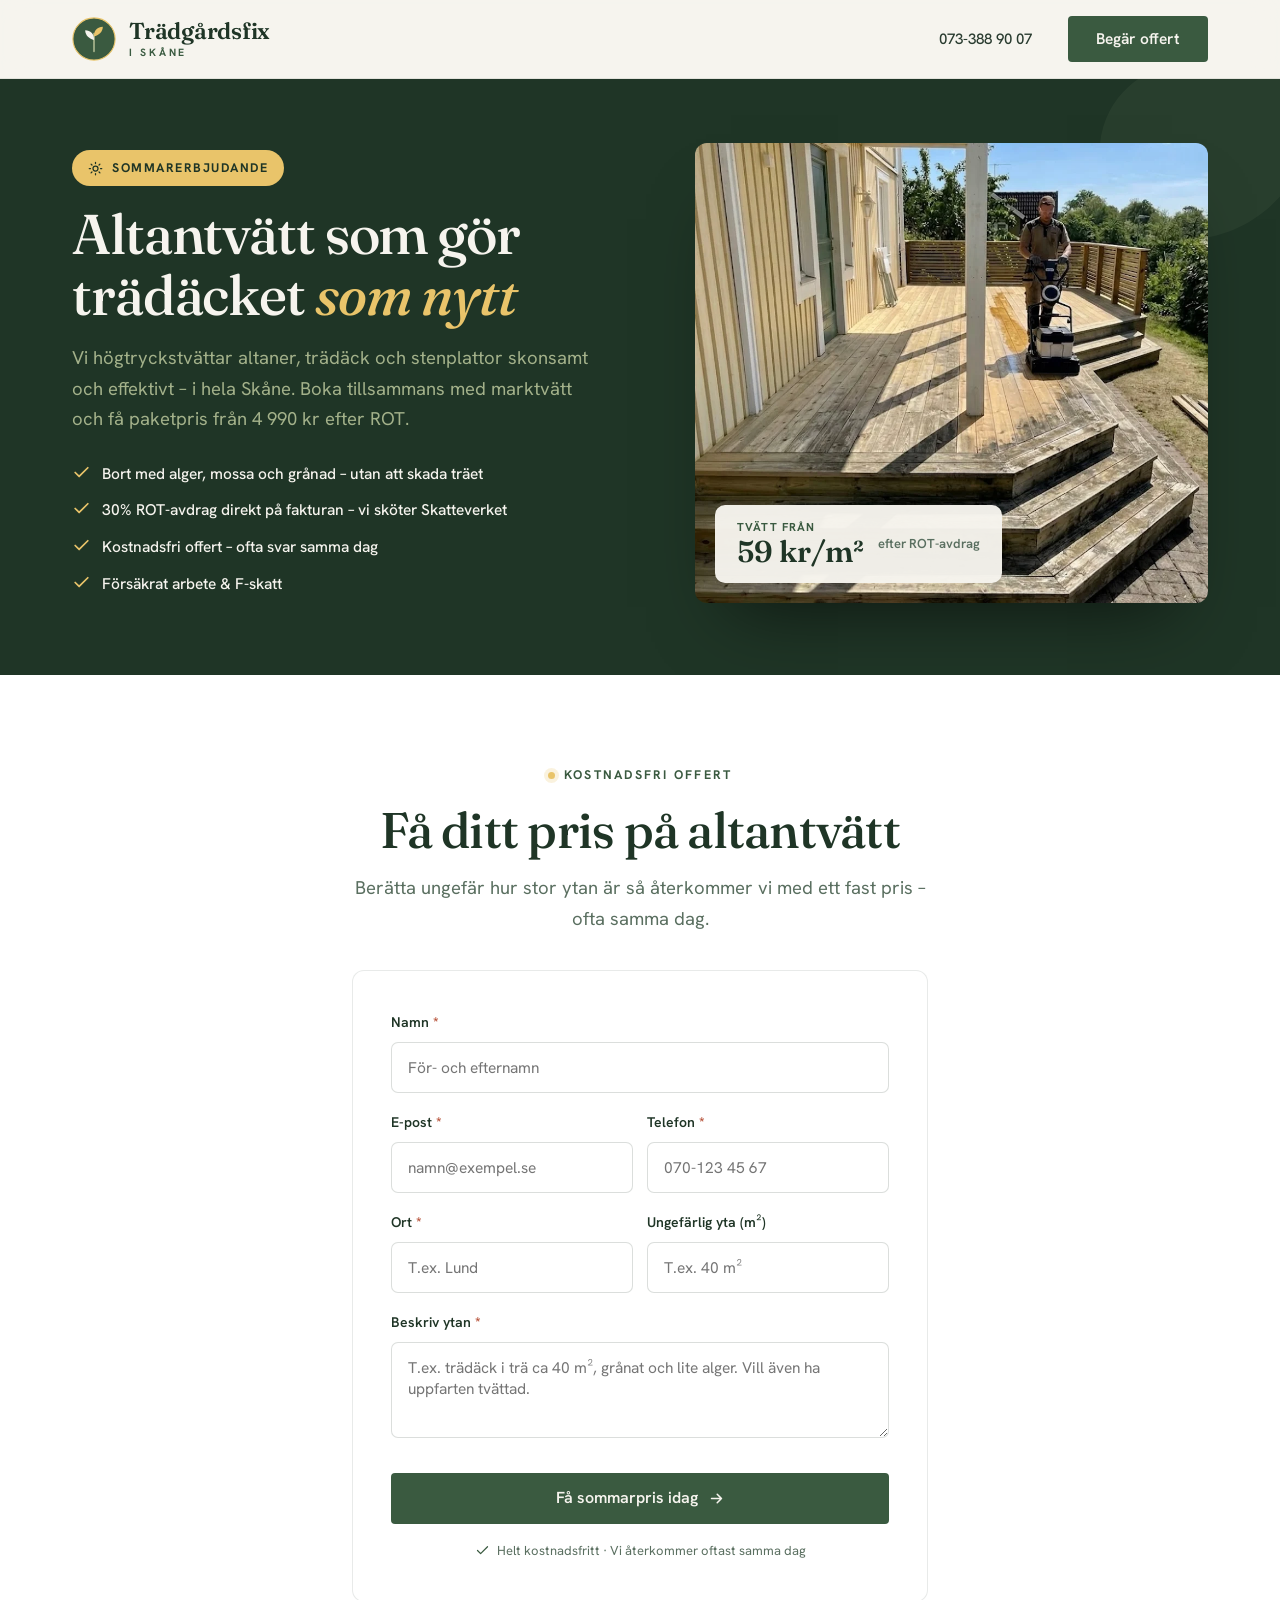
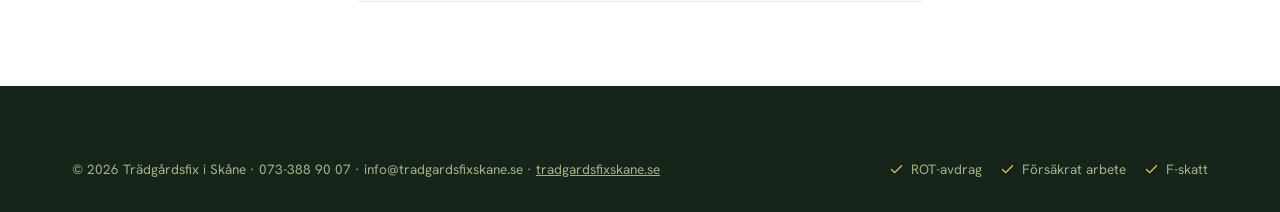
==== altantvatt.html @ 18b69f69 "Add files via upload" ====
<!DOCTYPE html>
<html lang="sv">
<head>
<meta charset="UTF-8">
<meta name="viewport" content="width=device-width, initial-scale=1.0">
<title>Altantvätt i Skåne – från 59 kr/m² efter ROT | Trädgårdsfix</title>
<meta name="description" content="Professionell altantvätt och trädäckstvätt i hela Skåne. Sommarerbjudande: boka altantvätt + marktvätt från 4 990 kr efter ROT. Kostnadsfri offert samma dag.">
<link rel="preconnect" href="https://fonts.googleapis.com">
<link rel="preconnect" href="https://fonts.gstatic.com" crossorigin>
<link href="https://fonts.googleapis.com/css2?family=Fraunces:ital,opsz,wght@0,9..144,400;0,9..144,500;0,9..144,600;1,9..144,400;1,9..144,500&family=Hanken+Grotesk:wght@400;500;600;700&display=swap" rel="stylesheet">
<link rel="stylesheet" href="styles.css">
<style>
  .lp-hero{background:var(--forest);color:var(--cream);position:relative;overflow:hidden}
  .lp-hero .wrap{display:grid;grid-template-columns:1.05fr .95fr;gap:56px;align-items:center;padding-top:64px;padding-bottom:72px}
  .lp-hero h1{color:var(--cream);font-size:clamp(34px,4.6vw,56px);letter-spacing:-.02em;line-height:1.08;margin-top:18px}
  .lp-hero h1 em{font-style:italic;color:var(--sun)}
  .lp-hero p.lead{color:var(--sage);font-size:18.5px;margin-top:18px;max-width:520px}
  .lp-points{list-style:none;margin-top:26px;display:grid;gap:11px}
  .lp-points li{display:flex;gap:11px;align-items:flex-start;font-size:15.5px;font-weight:500;color:var(--cream)}
  .lp-points svg{flex:0 0 auto;width:19px;height:19px;color:var(--sun);margin-top:2px}
  .lp-offer{display:inline-flex;align-items:center;gap:9px;background:var(--sun);color:var(--forest);font-weight:700;font-size:12.5px;letter-spacing:.12em;text-transform:uppercase;padding:8px 16px;border-radius:50px}
  .lp-media{position:relative}
  .lp-media img{width:100%;height:460px;object-fit:cover;border-radius:12px;display:block;box-shadow:0 40px 70px -36px rgba(0,0,0,.6)}
  .lp-price{position:absolute;bottom:20px;left:20px;background:rgba(246,244,238,.97);border-radius:10px;padding:16px 22px;display:flex;align-items:center;gap:14px}
  .lp-price .val{font-family:var(--display);font-size:30px;font-weight:600;color:var(--forest);line-height:1}
  .lp-price .val small{display:block;font-family:var(--body);font-size:11.5px;font-weight:700;letter-spacing:.1em;text-transform:uppercase;color:var(--moss);margin-bottom:5px}
  .lp-price .sub{font-size:13px;color:var(--muted);font-weight:600}
  .lp-form-wrap{max-width:640px;margin:0 auto}
  .lp-hero .leaf{position:absolute;right:-70px;top:-90px;width:300px;height:300px;opacity:.07;color:var(--sage)}
  @media(max-width:960px){
    .lp-hero .wrap{grid-template-columns:1fr;gap:36px}
    .lp-media img{height:320px}
  }
</style>
</head>
<body>

<header>
  <div class="wrap">
    <nav>
      <a href="index.html" class="logo" aria-label="Trädgårdsfix i Skåne">
        <svg viewBox="0 0 100 100" aria-hidden="true">
          <circle cx="50" cy="50" r="48" fill="#3a5a40"/>
          <circle cx="50" cy="50" r="48" fill="none" stroke="#e9c46a" stroke-width="2.5"/>
          <path d="M50 78 C50 60 50 48 50 38" stroke="#a3b18a" stroke-width="4" stroke-linecap="round" fill="none"/>
          <path d="M50 52 C40 50 30 42 30 30 C42 30 50 38 50 50 Z" fill="#f6f4ee"/>
          <path d="M50 44 C60 42 70 34 70 22 C58 22 50 30 50 42 Z" fill="#e9c46a"/>
        </svg>
        <span class="logo-word"><span class="lw-main">Trädgårdsfix</span><span class="lw-sub">i Skåne</span></span>
      </a>
      <div class="navlinks" id="nav">
        <a class="lk" href="tel:0733889007">073-388 90 07</a>
        <a href="#offert" class="btn">Begär offert</a>
      </div>
      <button class="menu-toggle" id="toggle" aria-label="Öppna meny">
        <svg viewBox="0 0 24 24" fill="none" stroke="currentColor" stroke-width="2" stroke-linecap="round"><path d="M3 6h18M3 12h18M3 18h18"/></svg>
      </button>
    </nav>
  </div>
</header>

<!-- LP HERO -->
<section class="lp-hero">
  <svg class="leaf" viewBox="0 0 24 24" fill="currentColor" aria-hidden="true"><path d="M11 20A7 7 0 0 1 9.8 6.1C15.5 5 17 4.48 19 2c1 2 2 4.18 2 8 0 5.5-4.78 10-10 10Z"/></svg>
  <div class="wrap">
    <div>
      <span class="lp-offer"><svg viewBox="0 0 24 24" fill="none" stroke="currentColor" stroke-width="2" stroke-linecap="round" stroke-linejoin="round" width="15" height="15"><circle cx="12" cy="12" r="4"/><path d="M12 2v2M12 20v2M4.93 4.93l1.41 1.41M17.66 17.66l1.41 1.41M2 12h2M20 12h2M4.93 19.07l1.41-1.41M17.66 6.34l1.41-1.41"/></svg> Sommarerbjudande</span>
      <h1>Altantvätt som gör trädäcket <em>som nytt</em></h1>
      <p class="lead">Vi högtryckstvättar altaner, trädäck och stenplattor skonsamt och effektivt – i hela Skåne. Boka tillsammans med marktvätt och få paketpris från 4 990 kr efter ROT.</p>
      <ul class="lp-points">
        <li><svg viewBox="0 0 24 24" fill="none" stroke="currentColor" stroke-width="2.2" stroke-linecap="round" stroke-linejoin="round"><path d="M20 6 9 17l-5-5"/></svg> Bort med alger, mossa och grånad – utan att skada träet</li>
        <li><svg viewBox="0 0 24 24" fill="none" stroke="currentColor" stroke-width="2.2" stroke-linecap="round" stroke-linejoin="round"><path d="M20 6 9 17l-5-5"/></svg> 30% ROT-avdrag direkt på fakturan – vi sköter Skatteverket</li>
        <li><svg viewBox="0 0 24 24" fill="none" stroke="currentColor" stroke-width="2.2" stroke-linecap="round" stroke-linejoin="round"><path d="M20 6 9 17l-5-5"/></svg> Kostnadsfri offert – ofta svar samma dag</li>
        <li><svg viewBox="0 0 24 24" fill="none" stroke="currentColor" stroke-width="2.2" stroke-linecap="round" stroke-linejoin="round"><path d="M20 6 9 17l-5-5"/></svg> Försäkrat arbete &amp; F-skatt</li>
      </ul>
    </div>
    <div class="lp-media">
      <img src="hero.webp" alt="Högtryckstvätt av altan och stenytor">
      <div class="lp-price">
        <div class="val"><small>Tvätt från</small>59 kr/m²</div>
        <div class="sub">efter ROT-avdrag</div>
      </div>
    </div>
  </div>
</section>

<!-- FORM -->
<section class="sec tight bg-white" id="offert">
  <div class="wrap lp-form-wrap">
    <div class="sec-head center" style="margin-bottom:36px">
      <span class="eyebrow">Kostnadsfri offert</span>
      <h2>Få ditt pris på altantvätt</h2>
      <p>Berätta ungefär hur stor ytan är så återkommer vi med ett fast pris – ofta samma dag.</p>
    </div>
    <form id="quoteForm" class="on-white" novalidate>
      <div id="formBody">
        <input type="hidden" name="tjanst" value="Altantvätt (kampanj)">
        <input type="hidden" name="subject" value="Offertförfrågan – Altantvätt (annons)">
        <input type="hidden" name="from_name" value="Trädgårdsfix i Skåne – altantvätt">
        <input type="checkbox" name="botcheck" id="botcheck" style="display:none" tabindex="-1" autocomplete="off">
        <div class="field" id="f-namn">
          <label for="namn">Namn <span class="req">*</span></label>
          <input type="text" id="namn" name="namn" placeholder="För- och efternamn">
          <div class="errmsg">Fyll i ditt namn.</div>
        </div>
        <div class="row2">
          <div class="field" id="f-epost">
            <label for="epost">E-post <span class="req">*</span></label>
            <input type="email" id="epost" name="epost" placeholder="namn@exempel.se">
            <div class="errmsg">Ange en giltig e-postadress.</div>
          </div>
          <div class="field" id="f-tel">
            <label for="tel">Telefon <span class="req">*</span></label>
            <input type="tel" id="tel" name="tel" placeholder="070-123 45 67">
            <div class="errmsg">Ange ett telefonnummer.</div>
          </div>
        </div>
        <div class="row2">
          <div class="field" id="f-ort">
            <label for="ort">Ort <span class="req">*</span></label>
            <input type="text" id="ort" name="ort" placeholder="T.ex. Lund">
            <div class="errmsg">Ange din ort.</div>
          </div>
          <div class="field" id="f-yta">
            <label for="yta">Ungefärlig yta (m²)</label>
            <input type="text" id="yta" name="yta" placeholder="T.ex. 40 m²">
          </div>
        </div>
        <div class="field" id="f-meddelande">
          <label for="meddelande">Beskriv ytan <span class="req">*</span></label>
          <textarea id="meddelande" name="meddelande" placeholder="T.ex. trädäck i trä ca 40 m², grånat och lite alger. Vill även ha uppfarten tvättad."></textarea>
          <div class="errmsg">Beskriv kort vad som ska tvättas.</div>
        </div>
        <button type="submit" class="btn">Få sommarpris idag
          <svg viewBox="0 0 24 24" fill="none" stroke="currentColor" stroke-width="2.2" stroke-linecap="round" stroke-linejoin="round"><path d="M5 12h14M13 6l6 6-6 6"/></svg>
        </button>
        <p class="form-note">
          <svg viewBox="0 0 24 24" fill="none" stroke="currentColor" stroke-width="2" stroke-linecap="round" stroke-linejoin="round"><path d="M20 6 9 17l-5-5"/></svg>
          Helt kostnadsfritt · Vi återkommer oftast samma dag
        </p>
      </div>
    </form>
  </div>
</section>

<!-- FOOTER (slim) -->
<footer>
  <div class="wrap">
    <div class="foot-bottom" style="border-top:none;padding-top:0">
      <span>© 2026 Trädgårdsfix i Skåne · 073-388 90 07 · info@tradgardsfixskane.se · <a href="index.html" style="text-decoration:underline">tradgardsfixskane.se</a></span>
      <div class="foot-badges">
        <span><svg viewBox="0 0 24 24" fill="none" stroke="currentColor" stroke-width="2" stroke-linecap="round" stroke-linejoin="round"><path d="M20 6 9 17l-5-5"/></svg> ROT-avdrag</span>
        <span><svg viewBox="0 0 24 24" fill="none" stroke="currentColor" stroke-width="2" stroke-linecap="round" stroke-linejoin="round"><path d="M20 6 9 17l-5-5"/></svg> Försäkrat arbete</span>
        <span><svg viewBox="0 0 24 24" fill="none" stroke="currentColor" stroke-width="2" stroke-linecap="round" stroke-linejoin="round"><path d="M20 6 9 17l-5-5"/></svg> F-skatt</span>
      </div>
    </div>
  </div>
</footer>

<script>
  const toggle=document.getElementById('toggle');
  const nav=document.getElementById('nav');
  toggle.addEventListener('click',()=>nav.classList.toggle('open'));

  const form=document.getElementById('quoteForm');
  const WEB3FORMS_KEY = 'b4616909-146c-4e19-b6a7-46b7f95f7a49';
  const required=[['namn','f-namn'],['epost','f-epost'],['tel','f-tel'],['ort','f-ort'],['meddelande','f-meddelande']];
  required.forEach(([id])=>{
    document.getElementById(id).addEventListener('input',function(){this.closest('.field').classList.remove('err');});
  });
  function showThanks(){
    const namn=(document.getElementById('namn')?.value.trim().split(' ')[0])||'';
    document.getElementById('formBody').innerHTML=
      '<div class="thanks">'+
      '<div class="tick"><svg viewBox="0 0 24 24" fill="none" stroke="currentColor" stroke-width="2.4" stroke-linecap="round" stroke-linejoin="round"><path d="M20 6 9 17l-5-5"/></svg></div>'+
      '<h3>Tack'+(namn?', '+namn:'')+'!</h3>'+
      '<p>Vi har tagit emot din förfrågan och hör av oss med ditt sommarpris – ofta redan samma dag.</p>'+
      '</div>';
  }
  form.addEventListener('submit',async function(e){
    e.preventDefault();
    let ok=true;
    required.forEach(([id,field])=>{
      const el=document.getElementById(id);
      const f=document.getElementById(field);
      const bad=!el.value.trim()||(id==='epost'&&!/^[^\s@]+@[^\s@]+\.[^\s@]+$/.test(el.value.trim()));
      if(bad){f.classList.add('err');ok=false;}else{f.classList.remove('err');}
    });
    if(!ok){form.querySelector('.err input,.err textarea')?.focus();return;}
    const btn=form.querySelector('button[type="submit"]');
    const btnHtml=btn.innerHTML;
    btn.disabled=true;btn.style.opacity='.7';btn.textContent='Skickar…';
    try{
      const data=new FormData(form);
      data.set('access_key',WEB3FORMS_KEY);
      data.set('replyto',document.getElementById('epost').value.trim());
      const res=await fetch('https://api.web3forms.com/submit',{method:'POST',headers:{'Accept':'application/json'},body:data});
      const out=await res.json();
      if(out.success){showThanks();}else{throw new Error(out.message||'fel');}
    }catch(err){
      btn.disabled=false;btn.style.opacity='';btn.innerHTML=btnHtml;
      let warn=form.querySelector('.send-error');
      if(!warn){warn=document.createElement('p');warn.className='send-error';warn.style.cssText='color:#b3492f;font-size:14px;font-weight:500;text-align:center;margin-top:14px';btn.insertAdjacentElement('afterend',warn);}
      warn.textContent='Det gick inte att skicka just nu. Ring oss gärna på 073-388 90 07.';
    }
  });
</script>

</body>
</html>
---- styles.css ----
:root{
  --moss:#3a5a40;
  --forest:#1f3526;
  --deep:#16241a;
  --sage:#a3b18a;
  --pale:#dad7cd;
  --cream:#f6f4ee;
  --bark:#6b4f3a;
  --sun:#e9c46a;
  --sun-deep:#caa44a;
  --white:#ffffff;
  --ink:#2a3c30;
  --muted:#5a6f60;
  --display:'Fraunces',Georgia,serif;
  --body:'Hanken Grotesk',system-ui,sans-serif;
}
*{margin:0;padding:0;box-sizing:border-box}
html{scroll-behavior:smooth}
body{font-family:var(--body);color:var(--ink);background:var(--cream);line-height:1.65;font-size:17px;overflow-x:hidden}
h1,h2,h3,h4{font-family:var(--display);font-weight:500;line-height:1.08;letter-spacing:-0.015em;color:var(--forest)}
a{color:inherit;text-decoration:none}
img{display:block;max-width:100%}
.wrap{max-width:1200px;margin:0 auto;padding:0 32px}

/* ── label / eyebrow ── */
.eyebrow{display:inline-flex;align-items:center;gap:9px;font-family:var(--body);font-weight:700;font-size:12.5px;letter-spacing:.18em;text-transform:uppercase;color:var(--moss)}
.eyebrow::before{content:"";width:7px;height:7px;border-radius:50%;background:var(--sun);box-shadow:0 0 0 4px rgba(233,196,106,.22)}

/* ── buttons ── */
.btn{display:inline-flex;align-items:center;gap:10px;background:var(--moss);color:var(--cream);padding:15px 28px;border-radius:4px;font-weight:600;font-size:15.5px;font-family:var(--body);transition:transform .18s,background .18s,box-shadow .18s;border:none;cursor:pointer;line-height:1}
.btn:hover{background:var(--forest);transform:translateY(-2px);box-shadow:0 14px 28px -16px rgba(31,53,38,.7)}
.btn svg{width:17px;height:17px}
.btn-out{background:transparent;border:1.5px solid rgba(58,90,64,.4);color:var(--moss)}
.btn-out:hover{background:rgba(58,90,64,.06);border-color:var(--moss);box-shadow:none}
.btn-sun{background:var(--sun);color:var(--forest)}
.btn-sun:hover{background:var(--sun-deep);color:var(--forest)}
.btn-light{background:var(--cream);color:var(--forest)}
.btn-light:hover{background:var(--white);color:var(--forest)}

/* ══ NAV ══ */
header{position:sticky;top:0;z-index:100;background:rgba(246,244,238,.82);backdrop-filter:blur(14px);border-bottom:1px solid rgba(31,53,38,.09)}
nav{display:flex;align-items:center;justify-content:space-between;height:78px}
.logo{display:flex;align-items:center;gap:13px}
.logo svg{width:44px;height:44px;flex:0 0 auto}
.logo-word{display:flex;flex-direction:column;line-height:1}
.lw-main{font-family:var(--display);font-size:23px;font-weight:600;letter-spacing:-.01em;color:var(--forest)}
.lw-sub{font-family:var(--body);font-size:10.5px;font-weight:700;letter-spacing:.26em;text-transform:uppercase;color:var(--moss);margin-top:4px}
.navlinks{display:flex;gap:36px;align-items:center}
.navlinks a.lk{font-weight:500;font-size:15px;color:var(--ink);transition:color .2s;position:relative;white-space:nowrap}
.navlinks a.lk:hover{color:var(--moss)}
.navlinks a.lk.active{color:var(--moss);font-weight:600}
.navlinks a.lk.active::after{content:"";position:absolute;left:0;right:0;bottom:-6px;height:2px;background:var(--sun);border-radius:2px}
.menu-toggle{display:none;background:none;border:none;cursor:pointer;color:var(--forest)}
.menu-toggle svg{width:28px;height:28px}

/* ══ HERO (start) ══ */
.hero{position:relative;padding:78px 0 96px}
.hero-grid{display:grid;grid-template-columns:1.04fr .96fr;gap:60px;align-items:center}
.hero h1{font-size:clamp(42px,5.4vw,72px);margin:22px 0 0;letter-spacing:-0.025em}
.hero h1 em{font-style:italic;font-weight:500;color:var(--moss)}
.hero p.lead{font-size:19.5px;color:var(--muted);max-width:500px;margin:24px 0 36px}
.hero-cta{display:flex;gap:14px;flex-wrap:wrap}
.trust{display:flex;gap:26px;margin-top:34px;flex-wrap:wrap}
.trust span{display:inline-flex;align-items:center;gap:9px;font-size:14.5px;font-weight:600;color:var(--moss)}
.trust svg{width:19px;height:19px;flex:0 0 auto}

.hero-visual{position:relative}
.hero-visual .frame{position:relative;border-radius:8px;overflow:hidden;box-shadow:0 40px 70px -36px rgba(22,36,26,.55)}
.hero-visual image-slot{width:100%;height:560px;display:block}
.hero-visual .leafmark{position:absolute;top:-22px;left:-22px;width:78px;height:78px;background:var(--cream);border-radius:50%;display:flex;align-items:center;justify-content:center;box-shadow:0 14px 30px -14px rgba(22,36,26,.5);z-index:3}
.hero-visual .leafmark svg{width:62px;height:62px}
.rut-card{position:absolute;bottom:24px;left:24px;right:24px;background:rgba(246,244,238,.96);backdrop-filter:blur(6px);border-radius:6px;padding:18px 22px;display:flex;align-items:center;gap:16px;z-index:3}
.rut-card .pct{flex:0 0 auto;font-family:var(--display);font-size:34px;font-weight:600;color:var(--moss);line-height:1}
.rut-card .pct small{font-size:18px}
.rut-card .tx strong{display:block;font-family:var(--display);font-size:17px;color:var(--forest);font-weight:600}
.rut-card .tx span{font-size:13.5px;color:var(--muted)}

/* ══ PAGE BANNER (subpages) ══ */
.banner{background:var(--forest);color:var(--cream);padding:66px 0 70px;position:relative;overflow:hidden}
.banner .eyebrow{color:var(--sun)}
.banner .eyebrow::before{background:var(--sun)}
.banner h1{color:var(--cream);font-size:clamp(38px,5vw,62px);margin:18px 0 0;letter-spacing:-0.02em}
.banner h1 em{font-style:italic;font-weight:500;color:var(--sun)}
.banner p{color:var(--sage);font-size:19px;max-width:560px;margin-top:20px}
.banner .crumbs{font-size:13.5px;color:var(--sage);letter-spacing:.04em;margin-bottom:6px}
.banner .crumbs a:hover{color:var(--sun)}
.banner-leaf{position:absolute;right:-70px;bottom:-110px;width:360px;height:360px;opacity:.07;color:var(--sage)}

/* ══ TOWN STRIP ══ */
.towns{border-top:1px solid rgba(31,53,38,.1);border-bottom:1px solid rgba(31,53,38,.1);background:rgba(163,177,138,.1)}
.towns .wrap{display:flex;align-items:center;gap:30px;padding-top:20px;padding-bottom:20px;flex-wrap:wrap}
.towns .ttl{font-size:12.5px;font-weight:700;letter-spacing:.16em;text-transform:uppercase;color:var(--moss);flex:0 0 auto}
.towns ul{list-style:none;display:flex;gap:28px;flex-wrap:wrap;flex:1}
.towns li{font-family:var(--display);font-size:19px;color:var(--forest);opacity:.78}

/* ══ SECTIONS ══ */
.sec{padding:104px 0}
.sec.tight{padding:84px 0}
.sec-head{max-width:680px;margin:0 0 60px}
.sec-head.center{margin-left:auto;margin-right:auto;text-align:center}
.sec-head h2{font-size:clamp(32px,4vw,50px);margin:16px 0 16px}
.sec-head p{font-size:18.5px;color:var(--muted)}
.bg-white{background:var(--white)}
.bg-cream{background:var(--cream)}
.bg-forest{background:var(--forest);color:var(--cream)}

/* ── SERVICES grid (start teaser) ── */
.svc-grid{display:grid;grid-template-columns:repeat(2,1fr);gap:0;border:1px solid rgba(31,53,38,.12);border-radius:10px;overflow:hidden}
.svc-card{padding:44px 42px;position:relative;border-right:1px solid rgba(31,53,38,.12);border-bottom:1px solid rgba(31,53,38,.12);transition:background .25s}
.svc-card:nth-child(2n){border-right:none}
.svc-card:nth-child(n+3){border-bottom:none}
.svc-card:hover{background:var(--cream)}
.svc-top{display:flex;align-items:center;gap:18px;margin-bottom:24px}
.svc-icon{width:58px;height:58px;border-radius:8px;background:var(--moss);display:flex;align-items:center;justify-content:center;flex:0 0 auto}
.svc-icon svg{width:30px;height:30px;color:var(--cream)}
.svc-card.c2 .svc-icon{background:#4f7148}
.svc-card.c3 .svc-icon{background:var(--bark)}
.svc-card.c4 .svc-icon{background:var(--sun-deep)}
.svc-card h3{font-size:26px}
.svc-card .cat{font-size:12.5px;font-weight:700;letter-spacing:.12em;text-transform:uppercase;color:var(--sage);margin-top:4px}
.svc-card ul{list-style:none}
.svc-card li{padding:10px 0 10px 28px;position:relative;font-size:16px;color:var(--ink);border-bottom:1px solid rgba(31,53,38,.07)}
.svc-card li:last-child{border-bottom:none}
.svc-card li::before{content:"";position:absolute;left:2px;top:18px;width:13px;height:2px;background:var(--sage)}
.svc-card li::after{content:"";position:absolute;left:7px;top:13px;width:2px;height:12px;background:var(--sage)}

/* ── DETAILED service rows (tjanster page) ── */
.svc-row{display:grid;grid-template-columns:1fr 1fr;gap:56px;align-items:center;padding:64px 0;border-top:1px solid rgba(31,53,38,.12)}
.svc-row:first-of-type{border-top:none}
.svc-row.flip .svc-media{order:2}
.svc-media{position:relative}
.svc-media image-slot{width:100%;height:380px;display:block;border-radius:10px;box-shadow:0 30px 56px -34px rgba(22,36,26,.5)}
.svc-media .svc-photo{width:100%;height:380px;display:block;object-fit:cover;border-radius:10px;box-shadow:0 30px 56px -34px rgba(22,36,26,.5)}
.svc-media .tag{position:absolute;top:18px;left:18px;background:var(--moss);color:var(--cream);font-size:12.5px;font-weight:700;letter-spacing:.1em;text-transform:uppercase;padding:8px 14px;border-radius:5px;display:flex;align-items:center;gap:9px}
.svc-media .tag svg{width:16px;height:16px}
.svc-body .num{font-family:var(--display);font-size:15px;font-weight:600;color:var(--sage);letter-spacing:.08em}
/* avdrag pill on service rows */
.av-pill{display:inline-flex;align-items:center;gap:8px;font-family:var(--body);font-weight:700;font-size:13px;letter-spacing:.02em;padding:7px 14px;border-radius:50px;margin:14px 0 4px}
.av-pill svg{width:15px;height:15px}
.av-pill.rut{background:rgba(58,90,64,.12);color:var(--moss)}
.av-pill.rot{background:rgba(202,164,74,.22);color:#7e6118}
.svc-card .av-pill{margin:16px 0 0}

/* ===== AVDRAG PAGE ===== */
.av-cards{display:grid;grid-template-columns:1fr 1fr;gap:28px;margin-bottom:18px}
.av-card{border-radius:14px;padding:38px 36px;border:1px solid rgba(31,53,38,.1);position:relative;overflow:hidden}
.av-card.rut{background:var(--moss);color:var(--cream)}
.av-card.rot{background:#f3ecda;color:var(--forest);border-color:rgba(202,164,74,.4)}
.av-card .pct{font-family:var(--display);font-size:64px;font-weight:600;line-height:1;letter-spacing:-.02em}
.av-card.rut .pct{color:var(--sun)}
.av-card.rot .pct{color:var(--sun-deep)}
.av-card h3{font-size:25px;margin:6px 0 4px}
.av-card.rut h3{color:var(--cream)}
.av-card .sub{font-size:14.5px;font-weight:600;letter-spacing:.02em;opacity:.85;margin-bottom:22px}
.av-card ul{list-style:none}
.av-card li{padding:9px 0 9px 28px;position:relative;font-size:15.5px;border-bottom:1px solid rgba(255,255,255,.14)}
.av-card.rot li{border-bottom:1px solid rgba(31,53,38,.09)}
.av-card li:last-child{border-bottom:none}
.av-card li svg{position:absolute;left:0;top:12px;width:18px;height:18px}
.av-card .cap{margin-top:20px;font-size:13.5px;font-weight:600;display:inline-flex;align-items:center;gap:8px;padding:8px 14px;border-radius:50px}
.av-card.rut .cap{background:rgba(246,244,238,.14)}
.av-card.rot .cap{background:rgba(202,164,74,.18)}

/* avdrag table */
.av-table{width:100%;border-collapse:collapse;background:var(--white);border:1px solid rgba(31,53,38,.12);border-radius:12px;overflow:hidden}
.av-table th,.av-table td{text-align:left;padding:15px 22px;font-size:15.5px;border-bottom:1px solid rgba(31,53,38,.09)}
.av-table th{background:var(--forest);color:var(--cream);font-family:var(--body);font-weight:600;font-size:13.5px;letter-spacing:.04em;text-transform:uppercase}
.av-table tr:last-child td{border-bottom:none}
.av-table tbody tr:hover{background:var(--cream)}
.av-table td:first-child{font-weight:500;color:var(--forest)}
.av-table .tag{display:inline-flex;align-items:center;font-weight:700;font-size:12.5px;padding:4px 11px;border-radius:50px;letter-spacing:.02em}
.av-table .tag.rut{background:rgba(58,90,64,.12);color:var(--moss)}
.av-table .tag.rot{background:rgba(202,164,74,.22);color:#7e6118}
.av-cat-row td{background:rgba(163,177,138,.14);font-family:var(--display);font-weight:600;color:var(--forest);font-size:15px}

/* requirements + examples */
.av-split{display:grid;grid-template-columns:1fr 1fr;gap:30px;align-items:start}
.req-card{background:var(--white);border:1px solid rgba(31,53,38,.1);border-radius:12px;padding:32px 34px}
.req-card h3{font-size:22px;margin-bottom:18px}
.req-card ul{list-style:none}
.req-card li{display:flex;gap:13px;align-items:flex-start;padding:10px 0;font-size:16px;color:var(--ink)}
.req-card li svg{flex:0 0 auto;width:20px;height:20px;color:var(--moss);margin-top:2px}
.ex-card{border-radius:12px;padding:30px 32px;border:1px solid rgba(31,53,38,.1)}
.ex-card.rut{background:var(--moss);color:var(--cream)}
.ex-card.rot{background:#f3ecda;color:var(--forest)}
.ex-card .ex-ttl{font-weight:700;font-size:13px;letter-spacing:.1em;text-transform:uppercase;opacity:.8;margin-bottom:16px}
.ex-card.rut .ex-ttl{color:var(--sun)}
.ex-card .ex-row{display:flex;justify-content:space-between;padding:9px 0;font-size:15.5px;border-bottom:1px solid rgba(255,255,255,.16)}
.ex-card.rot .ex-row{border-bottom:1px solid rgba(31,53,38,.1)}
.ex-card .ex-row.total{border-bottom:none;border-top:2px solid rgba(255,255,255,.3);margin-top:6px;padding-top:14px;font-family:var(--display);font-size:21px;font-weight:600}
.ex-card.rot .ex-row.total{border-top:2px solid rgba(202,164,74,.5)}
.ex-stack{display:grid;gap:22px}

/* ===== PRISER PAGE ===== */
.anchor-grid{display:grid;grid-template-columns:repeat(4,1fr);gap:24px}
.anchor-grid.two{grid-template-columns:repeat(2,1fr);max-width:720px;margin:0 auto}
.price-card{background:var(--white);border:1px solid rgba(31,53,38,.12);border-radius:14px;padding:28px 28px;position:relative;transition:transform .22s,box-shadow .22s;display:flex;flex-direction:column}
.price-card:hover{transform:translateY(-4px);box-shadow:0 26px 50px -30px rgba(31,53,38,.4)}
.price-card .ic{width:46px;height:46px;border-radius:10px;background:var(--moss);display:flex;align-items:center;justify-content:center;margin-bottom:16px}
.price-card .ic svg{width:24px;height:24px;color:var(--cream)}
.price-card.p2 .ic{background:#4f7148}
.price-card.p3 .ic{background:var(--bark)}
.price-card.p4 .ic{background:var(--sun-deep)}
.price-card h3{font-size:20px;margin-bottom:14px;line-height:1.2}
.price-card .amount{font-family:var(--display);font-size:38px;font-weight:600;color:var(--forest);line-height:1;letter-spacing:-.02em;margin-top:auto}
.price-card .amount small{display:block;font-family:var(--body);font-size:13px;font-weight:600;color:var(--sage);letter-spacing:.04em;text-transform:uppercase;margin-bottom:7px;letter-spacing:.06em}
.price-card .before{margin-top:9px;font-size:13.5px;color:var(--muted);font-weight:500}
.price-card .before s{opacity:.75}
.price-card .unit{font-size:18px;color:var(--muted);font-weight:500}
.price-card .rut-note{margin-top:14px;display:inline-flex;align-items:center;gap:8px;font-size:13.5px;font-weight:700;color:var(--moss);background:rgba(58,90,64,.1);padding:7px 13px;border-radius:50px;align-self:flex-start}
.price-card .rut-note svg{width:15px;height:15px}
.price-disclaimer{text-align:center;font-size:13.5px;color:var(--muted);margin-top:22px}

/* grouped service price list */
.pl-grid{display:grid;grid-template-columns:1fr 1fr;gap:24px;margin-top:8px}
.pl-divider{display:flex;align-items:center;gap:16px;margin:46px 0 4px}
.pl-divider span{font-family:var(--display);font-size:19px;font-weight:600;color:var(--forest);white-space:nowrap}
.pl-divider .sub{font-family:var(--body);font-size:14.5px;font-weight:500;color:var(--muted)}
.pl-divider::after{content:"";flex:1;height:1px;background:rgba(31,53,38,.14)}
.pl-group{margin-top:0}
.pl-group + .pl-group{margin-top:0}
.pl-head{display:flex;align-items:center;gap:13px;margin-bottom:8px}
.pl-head .pl-ic{width:40px;height:40px;border-radius:8px;background:var(--moss);display:flex;align-items:center;justify-content:center;flex:0 0 auto}
.pl-head .pl-ic svg{width:21px;height:21px;color:var(--cream)}
.pl-head.g2 .pl-ic{background:var(--bark)}
.pl-head.g3 .pl-ic{background:#4f7148}
.pl-head.g4 .pl-ic{background:var(--sun-deep)}
.pl-head h3{font-size:20px}
.pl-head .av-mini{margin-left:auto;font-weight:700;font-size:12.5px;padding:5px 12px;border-radius:50px;letter-spacing:.02em}
.pl-head .av-mini.rut{background:rgba(58,90,64,.12);color:var(--moss)}
.pl-head .av-mini.rot{background:rgba(202,164,74,.22);color:#7e6118}
.pl-rows{border:1px solid rgba(31,53,38,.1);border-radius:12px;overflow:hidden;background:var(--white)}
.pl-row{display:flex;justify-content:space-between;align-items:center;gap:18px;padding:13px 20px;border-bottom:1px solid rgba(31,53,38,.08)}
.pl-row:last-child{border-bottom:none}
.pl-row:hover{background:var(--cream)}
.pl-row .name{font-size:15.5px;color:var(--ink)}
.pl-row .price{font-size:13.5px;font-weight:600;color:var(--muted);white-space:nowrap;flex:0 0 auto}
.pl-row .price.from{color:var(--forest);font-family:var(--display);font-size:16px;font-weight:600}
.svc-body h2{font-size:clamp(28px,3.4vw,40px);margin:12px 0 16px}
.svc-body>p{font-size:17.5px;color:var(--muted);margin-bottom:24px}
.svc-list{list-style:none;display:grid;grid-template-columns:1fr 1fr;gap:0 28px}
.svc-list li{padding:11px 0 11px 30px;position:relative;font-size:16px;border-bottom:1px solid rgba(31,53,38,.08)}
.svc-list li svg{position:absolute;left:0;top:13px;width:19px;height:19px;color:var(--moss)}
.svc-list.cols3{grid-auto-flow:column;grid-template-rows:repeat(3,auto)}

/* ── WHY ── */
.why-wrap .eyebrow{color:var(--sun)}
.why-wrap .eyebrow::before{background:var(--sun)}
.why-wrap .sec-head h2{color:var(--cream)}
.why-wrap .sec-head p{color:var(--sage)}
.why-grid{display:grid;grid-template-columns:repeat(4,1fr);gap:28px}
.why-card{padding-top:28px;border-top:2px solid rgba(233,196,106,.5)}
.why-card .num{font-family:var(--display);font-size:15px;font-weight:600;color:var(--sun);letter-spacing:.1em}
.why-card h3{font-size:23px;color:var(--cream);margin:14px 0 12px}
.why-card p{color:var(--sage);font-size:15.5px;line-height:1.62}
.why-leaf{position:absolute;right:-80px;bottom:-90px;width:340px;height:340px;opacity:.06;color:var(--sage)}

/* ── big why list (varfor page) ── */
.reasons{display:grid;grid-template-columns:1fr 1fr;gap:30px}
.reason{background:var(--white);border:1px solid rgba(31,53,38,.1);border-radius:12px;padding:38px 36px;transition:transform .22s,box-shadow .22s}
.reason:hover{transform:translateY(-4px);box-shadow:0 26px 50px -30px rgba(31,53,38,.4)}
.reason .ic{width:56px;height:56px;border-radius:10px;background:var(--cream);border:1px solid rgba(31,53,38,.1);display:flex;align-items:center;justify-content:center;margin-bottom:22px}
.reason .ic svg{width:28px;height:28px;color:var(--moss)}
.reason h3{font-size:23px;margin-bottom:10px}
.reason p{color:var(--muted);font-size:16px}

/* stat band */
.stats{display:grid;grid-template-columns:repeat(4,1fr);gap:28px;text-align:center}
.stat .big{font-family:var(--display);font-size:clamp(40px,5vw,58px);font-weight:600;color:var(--sun);line-height:1}
.stat .lbl{color:var(--sage);font-size:15px;margin-top:10px}

/* ── PROCESS ── */
.steps{display:grid;grid-template-columns:repeat(4,1fr);gap:30px;position:relative;margin-top:14px}
.steps::before{content:"";position:absolute;top:32px;left:8%;right:8%;height:2px;background:repeating-linear-gradient(90deg,var(--sage) 0 8px,transparent 8px 16px);z-index:0}
.step{text-align:center;position:relative;z-index:1}
.step .circle{width:64px;height:64px;border-radius:50%;background:var(--moss);color:var(--cream);font-family:var(--display);font-size:25px;display:flex;align-items:center;justify-content:center;margin:0 auto 22px;font-weight:600;border:5px solid var(--cream)}
.step h3{font-size:20px;margin-bottom:9px}
.step p{font-size:15px;color:var(--muted)}

/* ── vertical timeline (process page) ── */
.tl{max-width:780px;margin:0 auto;position:relative}
.tl::before{content:"";position:absolute;left:31px;top:10px;bottom:10px;width:2px;background:repeating-linear-gradient(180deg,var(--sage) 0 8px,transparent 8px 16px)}
.tl-item{display:grid;grid-template-columns:64px 1fr;gap:28px;padding:22px 0;position:relative}
.tl-item .dot{width:64px;height:64px;border-radius:50%;background:var(--moss);color:var(--cream);font-family:var(--display);font-size:25px;font-weight:600;display:flex;align-items:center;justify-content:center;border:5px solid var(--cream);position:relative;z-index:1}
.tl-card{background:var(--white);border:1px solid rgba(31,53,38,.1);border-radius:12px;padding:26px 30px}
.tl-card h3{font-size:23px;margin-bottom:8px}
.tl-card p{color:var(--muted);font-size:16px}
.tl-card .meta{display:inline-flex;align-items:center;gap:8px;margin-top:14px;font-size:13.5px;font-weight:600;color:var(--moss);background:var(--cream);padding:7px 13px;border-radius:50px}
.tl-card .meta svg{width:15px;height:15px}

/* ── FAQ ── */
.faq{max-width:820px;margin:0 auto}
.faq details{border-bottom:1px solid rgba(31,53,38,.12)}
.faq summary{list-style:none;cursor:pointer;padding:24px 4px;font-family:var(--display);font-size:21px;color:var(--forest);display:flex;justify-content:space-between;align-items:center;gap:20px}
.faq summary::-webkit-details-marker{display:none}
.faq summary .pm{flex:0 0 auto;width:30px;height:30px;border-radius:50%;border:1.5px solid rgba(58,90,64,.4);display:flex;align-items:center;justify-content:center;transition:transform .25s,background .2s}
.faq summary .pm svg{width:16px;height:16px;color:var(--moss)}
.faq details[open] summary .pm{background:var(--moss);transform:rotate(45deg)}
.faq details[open] summary .pm svg{color:var(--cream)}
.faq .ans{padding:0 4px 26px;color:var(--muted);font-size:16.5px;max-width:680px}

/* ── CONTACT ── */
.contact-grid{display:grid;grid-template-columns:.92fr 1.08fr;gap:64px;align-items:start}
.contact-info h2{font-size:clamp(30px,3.6vw,46px);margin:16px 0 18px}
.contact-info>p{font-size:18px;color:var(--muted);margin-bottom:36px;max-width:420px}
.contact-item{display:flex;align-items:center;gap:18px;margin-bottom:22px}
.contact-item .ic{width:54px;height:54px;border-radius:8px;background:var(--cream);border:1px solid rgba(31,53,38,.1);display:flex;align-items:center;justify-content:center;flex:0 0 auto}
.contact-item .ic svg{width:24px;height:24px;color:var(--moss)}
.contact-item strong{display:block;font-family:var(--display);font-size:18px;color:var(--forest)}
.contact-item span{font-size:14.5px;color:var(--muted)}
.hours{margin-top:30px;background:var(--cream);border:1px solid rgba(31,53,38,.1);border-radius:12px;padding:24px 26px}
.hours h4{font-size:17px;margin-bottom:14px}
.hours .hr{display:flex;justify-content:space-between;padding:7px 0;font-size:15px;color:var(--ink);border-bottom:1px solid rgba(31,53,38,.07)}
.hours .hr:last-child{border-bottom:none}
.hours .hr span:last-child{color:var(--muted)}

form{background:var(--cream);border-radius:12px;padding:40px 38px;border:1px solid rgba(31,53,38,.1)}
form.on-white{background:var(--white)}
form h3{font-size:26px;margin-bottom:6px}
form p.fsub{font-size:15px;color:var(--muted);margin-bottom:26px}
.seg{display:grid;grid-template-columns:1fr 1fr;gap:8px;background:rgba(31,53,38,.06);padding:5px;border-radius:8px;margin-bottom:24px}
.seg button{border:none;background:transparent;font-family:var(--body);font-weight:600;font-size:15px;padding:11px;border-radius:5px;cursor:pointer;color:var(--muted);transition:all .18s}
.seg button.active{background:var(--white);color:var(--forest);box-shadow:0 2px 8px -3px rgba(31,53,38,.3)}
form.on-white .seg{background:var(--cream)}
.field{margin-bottom:18px}
.row2{display:grid;grid-template-columns:1fr 1fr;gap:14px}
label{display:block;font-weight:600;font-size:14px;margin-bottom:8px;color:var(--forest)}
.req{color:#b3492f;font-weight:700}
input,select,textarea{width:100%;padding:14px 16px;border:1.5px solid rgba(31,53,38,.16);border-radius:7px;font-family:var(--body);font-size:15.5px;background:var(--white);color:var(--ink);transition:border-color .2s,box-shadow .2s}
input:focus,select:focus,textarea:focus{outline:none;border-color:var(--moss);box-shadow:0 0 0 3px rgba(58,90,64,.12)}
textarea{resize:vertical;min-height:96px}
.err input,.err select,.err textarea{border-color:#b3492f}
.errmsg{display:none;color:#b3492f;font-size:13px;margin-top:6px;font-weight:500}
.err .errmsg{display:block}
form .btn{width:100%;justify-content:center;margin-top:8px;font-size:16px;padding:17px}
.form-note{font-size:13px;color:var(--muted);text-align:center;margin-top:16px;display:flex;align-items:center;justify-content:center;gap:7px}
.form-note svg{width:15px;height:15px;color:var(--moss)}
.thanks{text-align:center;padding:30px 10px}
.thanks .tick{width:64px;height:64px;border-radius:50%;background:var(--moss);display:flex;align-items:center;justify-content:center;margin:0 auto 22px}
.thanks .tick svg{width:32px;height:32px;color:var(--cream)}
.thanks h3{font-size:28px;margin-bottom:12px}
.thanks p{color:var(--muted);font-size:16px;max-width:340px;margin:0 auto}

/* ── CTA band ── */
.cta-band{background:var(--forest);color:var(--cream);position:relative;overflow:hidden}
.cta-band .wrap{padding:74px 32px;display:flex;align-items:center;justify-content:space-between;gap:40px;flex-wrap:wrap}
.cta-band h2{color:var(--cream);font-size:clamp(28px,3.6vw,42px)}
.cta-band p{color:var(--sage);font-size:18px;margin-top:10px;max-width:460px}
.cta-band .leaf{position:absolute;right:-60px;top:-80px;width:300px;height:300px;opacity:.07;color:var(--sage)}

/* ══ FOOTER ══ */
footer{background:var(--deep);color:var(--sage);padding:72px 0 32px}
.foot-grid{display:grid;grid-template-columns:1.6fr 1fr 1fr 1.2fr;gap:44px;margin-bottom:52px}
footer .logo .lw-main{color:var(--cream)}
footer .logo .lw-sub{color:var(--sun)}
.foot-about{font-size:15px;line-height:1.7;max-width:300px;margin-top:18px}
footer h4{color:var(--cream);font-size:17px;margin-bottom:18px;font-weight:600}
footer ul{list-style:none}
footer ul li{margin-bottom:12px;font-size:15px}
footer ul li a:hover{color:var(--sun)}
.foot-bottom{border-top:1px solid rgba(246,244,238,.12);padding-top:26px;display:flex;justify-content:space-between;flex-wrap:wrap;gap:12px;font-size:13.5px}
.foot-badges{display:flex;gap:18px;flex-wrap:wrap}
.foot-badges span{display:inline-flex;align-items:center;gap:7px}
.foot-badges svg{width:15px;height:15px;color:var(--sun)}

/* ── reveal ── */
.fade{opacity:0;transform:translateY(26px);transition:opacity .7s ease,transform .7s ease}
.fade.in{opacity:1;transform:none}

/* nav collapses to hamburger before the 5 links + CTA cramp */
@media(max-width:1080px){
  .navlinks{display:none}
  .navlinks.open{display:flex;position:absolute;top:78px;left:0;right:0;background:var(--cream);flex-direction:column;align-items:flex-start;padding:24px 28px;gap:20px;border-bottom:1px solid rgba(31,53,38,.12);z-index:100}
  .menu-toggle{display:block}
}

@media(max-width:960px){
  .hero-grid,.contact-grid{grid-template-columns:1fr;gap:48px}
  .hero-visual{order:-1}
  .hero-visual image-slot{height:380px}
  .why-grid{grid-template-columns:repeat(2,1fr);gap:36px 28px}
  .reasons{grid-template-columns:1fr}
  .stats{grid-template-columns:repeat(2,1fr);gap:34px}
  .svc-row{grid-template-columns:1fr;gap:30px;padding:48px 0}
  .svc-row.flip .svc-media{order:0}
  .av-cards,.av-split{grid-template-columns:1fr}
  .anchor-grid{grid-template-columns:1fr 1fr}
  .foot-grid{grid-template-columns:1fr 1fr;gap:34px}
}
@media(max-width:680px){
  .wrap{padding:0 22px}
  .sec{padding:70px 0}
  .svc-grid{grid-template-columns:1fr}
  .svc-card{border-right:none!important}
  .svc-card:nth-child(n+1){border-bottom:1px solid rgba(31,53,38,.12)}
  .svc-card:last-child{border-bottom:none}
  .why-grid,.steps,.stats,.svc-list{grid-template-columns:1fr;gap:30px}
  .foot-grid{grid-template-columns:1fr;gap:30px}
  .foot-bottom{flex-direction:column;align-items:flex-start;gap:16px}
  .svc-list.cols3{grid-auto-flow:row;grid-template-rows:none}
  .svc-list{gap:0}
  .steps::before{display:none}
  .row2{grid-template-columns:1fr}
  .av-table th,.av-table td{padding:12px 14px;font-size:14px}
  .anchor-grid{grid-template-columns:1fr}
  .pl-grid{grid-template-columns:1fr;gap:20px}
  .pl-divider{margin:32px 0 4px}
  .pl-head .av-mini{margin-left:0}
  .pl-row{flex-wrap:wrap;gap:4px}
  .cta-band .wrap{padding:54px 22px}
}
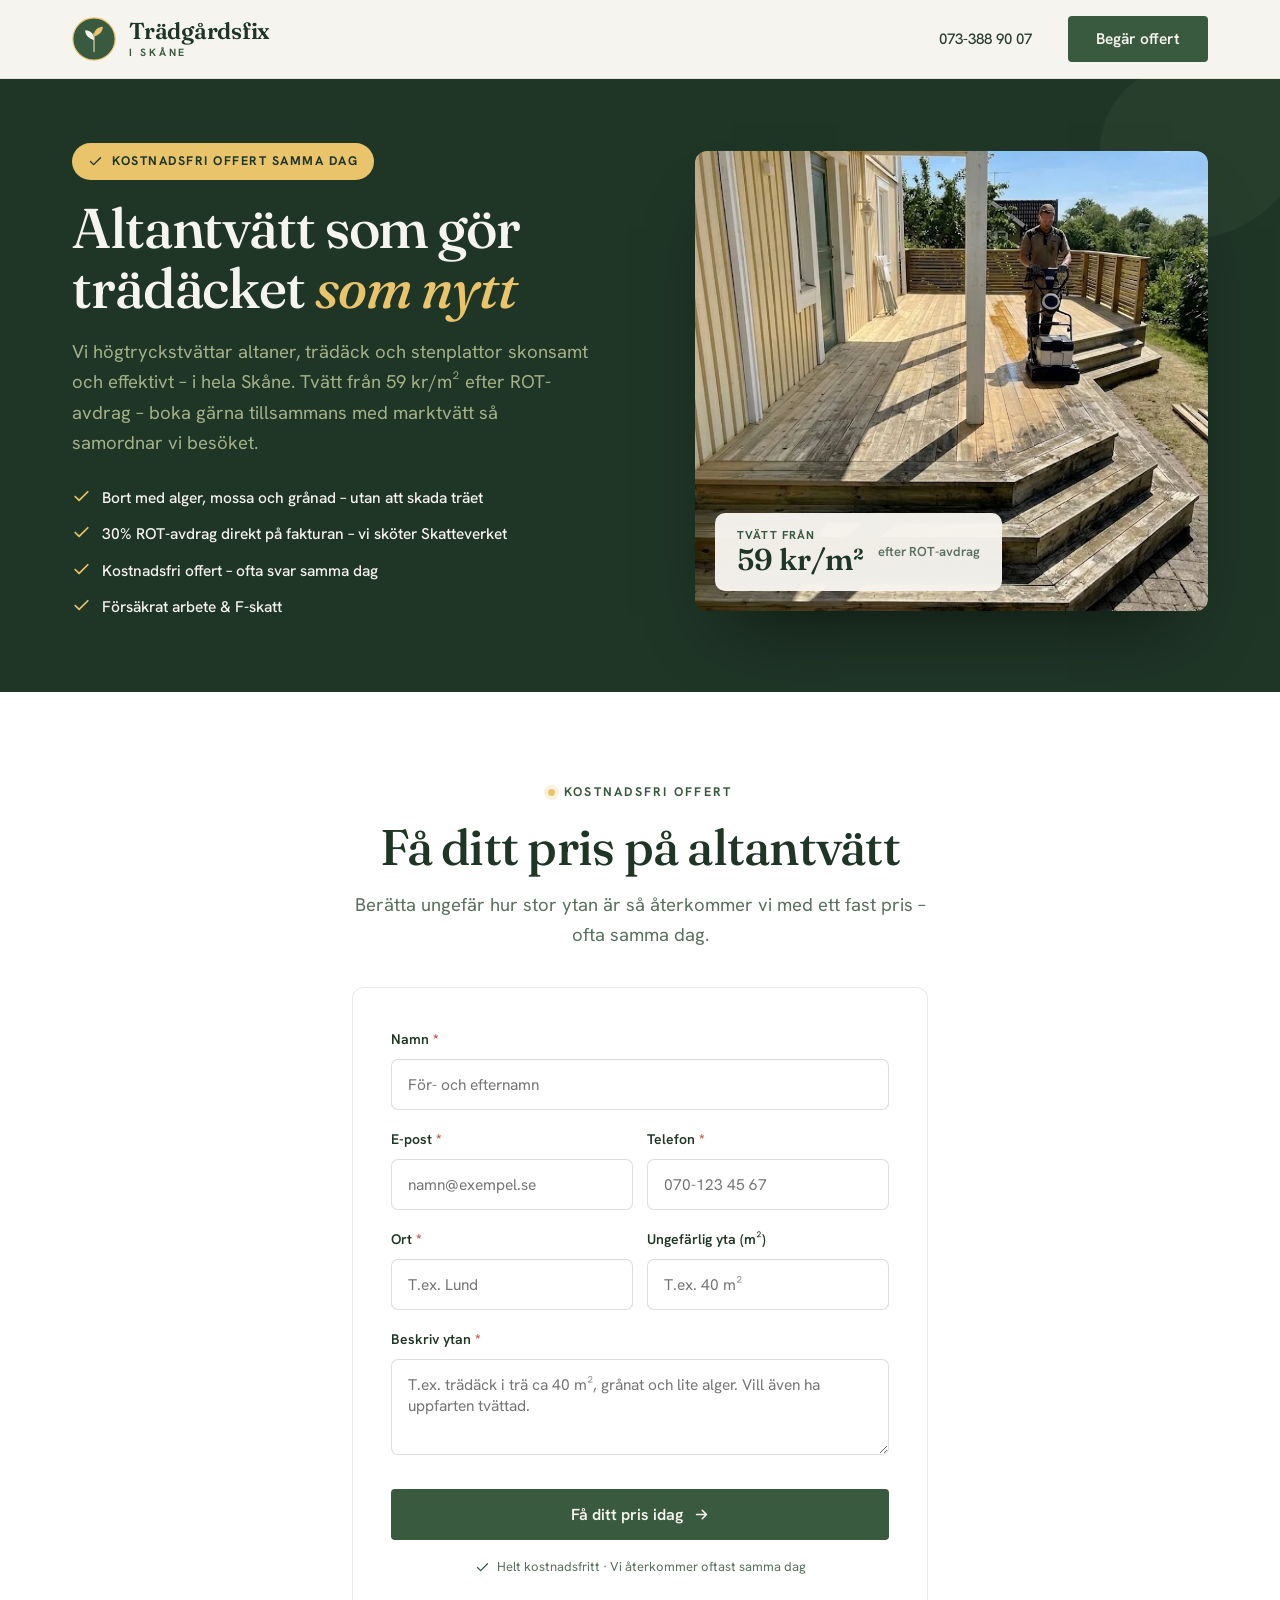
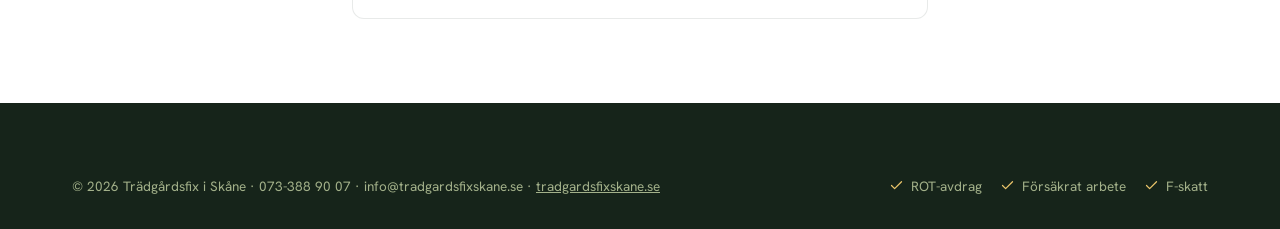
==== commit e9dddef1: "Add files via upload" ====
--- a/altantvatt.html
+++ b/altantvatt.html
@@ -4,7 +4,20 @@
 <meta charset="UTF-8">
 <meta name="viewport" content="width=device-width, initial-scale=1.0">
 <title>Altantvätt i Skåne – från 59 kr/m² efter ROT | Trädgårdsfix</title>
-<meta name="description" content="Professionell altantvätt och trädäckstvätt i hela Skåne. Sommarerbjudande: boka altantvätt + marktvätt från 4 990 kr efter ROT. Kostnadsfri offert samma dag.">
+<meta name="description" content="Professionell altantvätt och trädäckstvätt i hela Skåne – bort med alger, mossa och grånad. Från 59 kr/m² efter ROT-avdrag. Kostnadsfri offert samma dag.">
+<!-- SEO -->
+<link rel="canonical" href="https://tradgardsfixskane.se/altantvatt.html">
+<meta name="robots" content="index,follow">
+<meta name="theme-color" content="#1f3526">
+<meta property="og:type" content="website">
+<meta property="og:locale" content="sv_SE">
+<meta property="og:site_name" content="Trädgårdsfix i Skåne">
+<meta property="og:title" content="Altantvätt i Skåne – från 59 kr/m² efter ROT | Trädgårdsfix">
+<meta property="og:description" content="Professionell altantvätt och trädäckstvätt i hela Skåne – bort med alger, mossa och grånad. Från 59 kr/m² efter ROT-avdrag. Kostnadsfri offert samma dag.">
+<meta property="og:url" content="https://tradgardsfixskane.se/altantvatt.html">
+<meta property="og:image" content="https://tradgardsfixskane.se/hero-host.png">
+<meta name="twitter:card" content="summary_large_image">
+<!-- /SEO -->
 <link rel="preconnect" href="https://fonts.googleapis.com">
 <link rel="preconnect" href="https://fonts.gstatic.com" crossorigin>
 <link href="https://fonts.googleapis.com/css2?family=Fraunces:ital,opsz,wght@0,9..144,400;0,9..144,500;0,9..144,600;1,9..144,400;1,9..144,500&family=Hanken+Grotesk:wght@400;500;600;700&display=swap" rel="stylesheet">
@@ -64,9 +77,9 @@
   <svg class="leaf" viewBox="0 0 24 24" fill="currentColor" aria-hidden="true"><path d="M11 20A7 7 0 0 1 9.8 6.1C15.5 5 17 4.48 19 2c1 2 2 4.18 2 8 0 5.5-4.78 10-10 10Z"/></svg>
   <div class="wrap">
     <div>
-      <span class="lp-offer"><svg viewBox="0 0 24 24" fill="none" stroke="currentColor" stroke-width="2" stroke-linecap="round" stroke-linejoin="round" width="15" height="15"><circle cx="12" cy="12" r="4"/><path d="M12 2v2M12 20v2M4.93 4.93l1.41 1.41M17.66 17.66l1.41 1.41M2 12h2M20 12h2M4.93 19.07l1.41-1.41M17.66 6.34l1.41-1.41"/></svg> Sommarerbjudande</span>
+      <span class="lp-offer"><svg viewBox="0 0 24 24" fill="none" stroke="currentColor" stroke-width="2.2" stroke-linecap="round" stroke-linejoin="round" width="15" height="15"><path d="M20 6 9 17l-5-5"/></svg> Kostnadsfri offert samma dag</span>
       <h1>Altantvätt som gör trädäcket <em>som nytt</em></h1>
-      <p class="lead">Vi högtryckstvättar altaner, trädäck och stenplattor skonsamt och effektivt – i hela Skåne. Boka tillsammans med marktvätt och få paketpris från 4 990 kr efter ROT.</p>
+      <p class="lead">Vi högtryckstvättar altaner, trädäck och stenplattor skonsamt och effektivt – i hela Skåne. Tvätt från 59 kr/m² efter ROT-avdrag – boka gärna tillsammans med marktvätt så samordnar vi besöket.</p>
       <ul class="lp-points">
         <li><svg viewBox="0 0 24 24" fill="none" stroke="currentColor" stroke-width="2.2" stroke-linecap="round" stroke-linejoin="round"><path d="M20 6 9 17l-5-5"/></svg> Bort med alger, mossa och grånad – utan att skada träet</li>
         <li><svg viewBox="0 0 24 24" fill="none" stroke="currentColor" stroke-width="2.2" stroke-linecap="round" stroke-linejoin="round"><path d="M20 6 9 17l-5-5"/></svg> 30% ROT-avdrag direkt på fakturan – vi sköter Skatteverket</li>
@@ -131,7 +144,7 @@
           <textarea id="meddelande" name="meddelande" placeholder="T.ex. trädäck i trä ca 40 m², grånat och lite alger. Vill även ha uppfarten tvättad."></textarea>
           <div class="errmsg">Beskriv kort vad som ska tvättas.</div>
         </div>
-        <button type="submit" class="btn">Få sommarpris idag
+        <button type="submit" class="btn">Få ditt pris idag
           <svg viewBox="0 0 24 24" fill="none" stroke="currentColor" stroke-width="2.2" stroke-linecap="round" stroke-linejoin="round"><path d="M5 12h14M13 6l6 6-6 6"/></svg>
         </button>
         <p class="form-note">
@@ -174,7 +187,7 @@
       '<div class="thanks">'+
       '<div class="tick"><svg viewBox="0 0 24 24" fill="none" stroke="currentColor" stroke-width="2.4" stroke-linecap="round" stroke-linejoin="round"><path d="M20 6 9 17l-5-5"/></svg></div>'+
       '<h3>Tack'+(namn?', '+namn:'')+'!</h3>'+
-      '<p>Vi har tagit emot din förfrågan och hör av oss med ditt sommarpris – ofta redan samma dag.</p>'+
+      '<p>Vi har tagit emot din förfrågan och hör av oss med ditt pris – ofta redan samma dag.</p>'+
       '</div>';
   }
   form.addEventListener('submit',async function(e){
